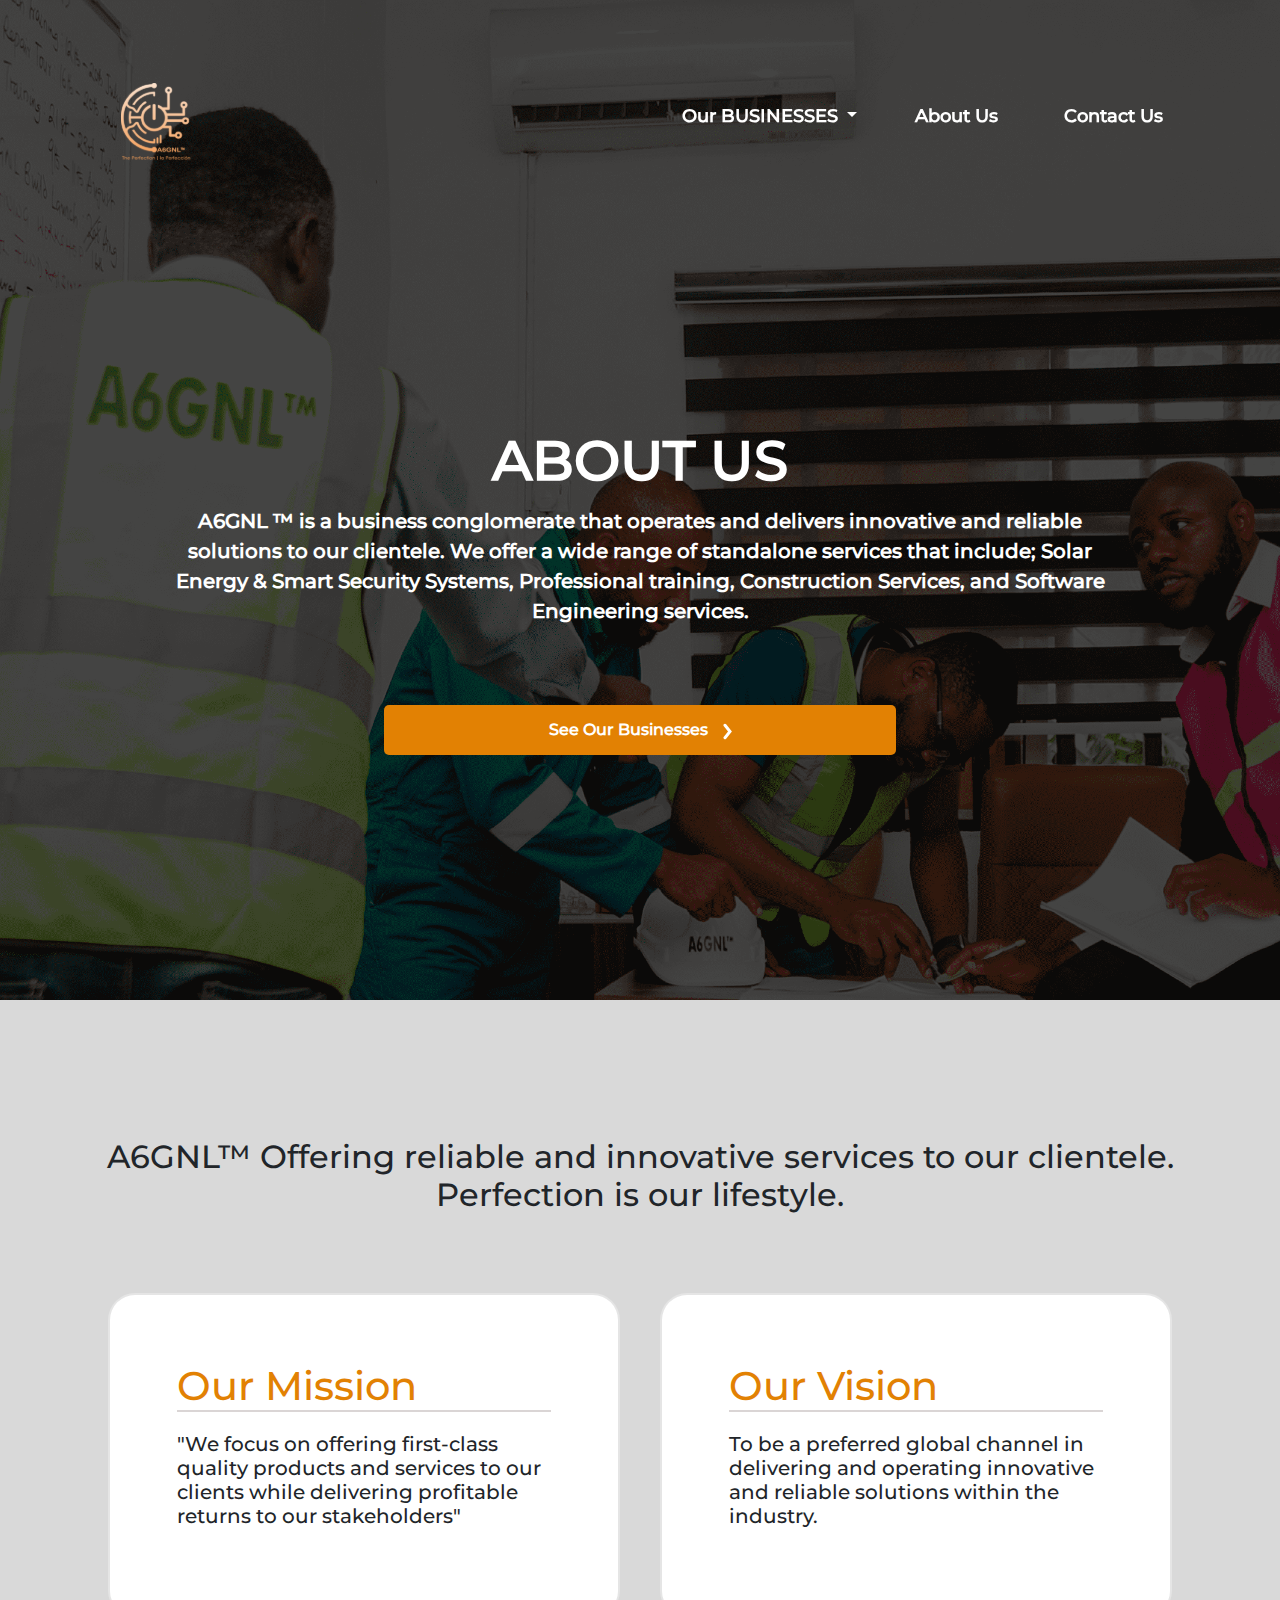
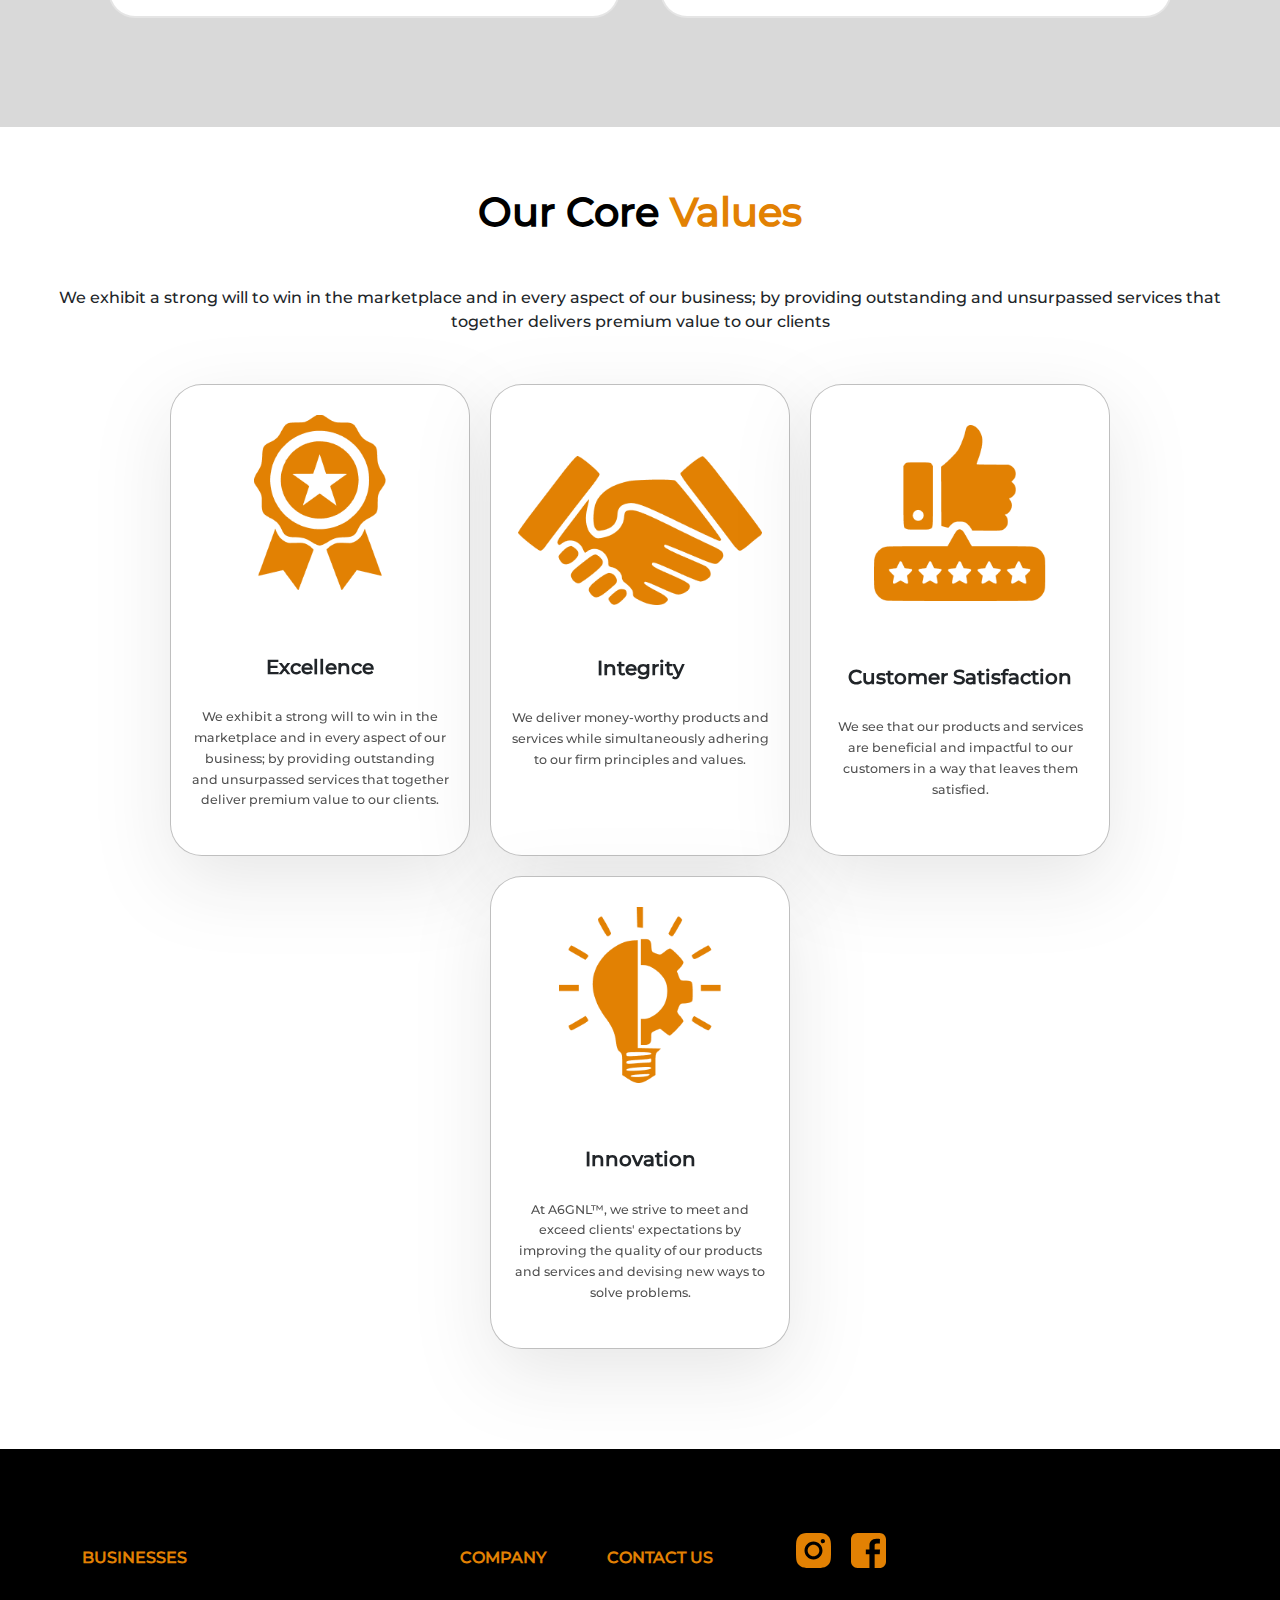
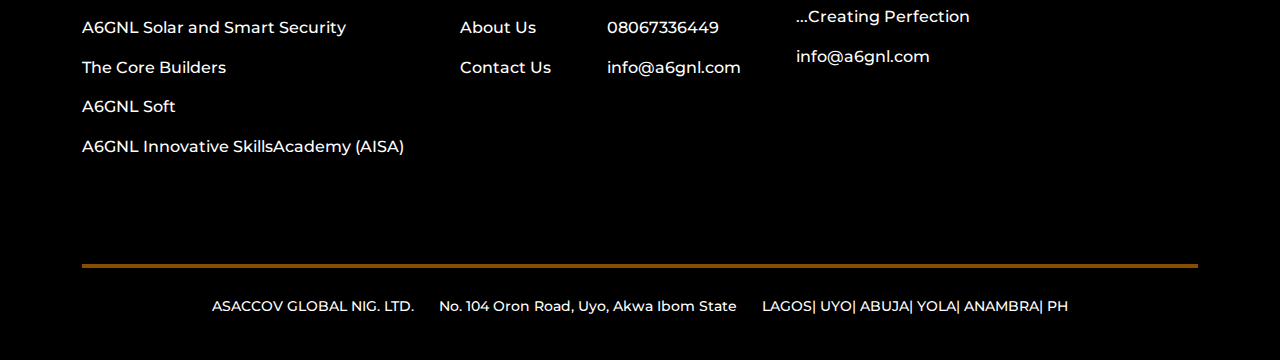
==== about.html @ d3082ac3 "completing project" ====
<!DOCTYPE html>
<!--[if lt IE 7]>      <html class="no-js lt-ie9 lt-ie8 lt-ie7"> <![endif]-->
<!--[if IE 7]>         <html class="no-js lt-ie9 lt-ie8"> <![endif]-->
<!--[if IE 8]>         <html class="no-js lt-ie9"> <![endif]-->
<!--[if gt IE 8]>      <html class="no-js"> <!--<![endif]-->
<html>

<head>
    <meta charset="utf-8">
    <meta http-equiv="X-UA-Compatible" content="IE=edge">
    <meta name="viewport" content="width=device-width, initial-scale=1">
    <!-- title -->
    <title>About Us</title>
    <!-- SEO -->
    <meta name="description" content="">

    <!-- styles -->
    <link rel="stylesheet" href="main.css">
    <!-- boostrap -->
    <link rel="stylesheet" href="assets/bootstrap-5.1.3-dist/css/bootstrap.min.css">
     <!-- Calendly badge widget begin -->
     <link href="https://assets.calendly.com/assets/external/widget.css" rel="stylesheet" />
     <script src="https://assets.calendly.com/assets/external/widget.js" type="text/javascript" async></script>
     <script type="text/javascript">
         window.onload = function () {
             Calendly.initBadgeWidget({
                 url: "https://calendly.com/kingbizz",
                 text: "Schedule time with A6GNL",
                 color: "#E28103",
                 textColor: "#ffffff",
                 branding: true,
             });
         };
     </script>
     <!-- Calendly badge widget end -->
    <!-- main javascript -->
    <script src="main.js"></script>
    <!-- jquery -->
    <script src="jquery.js"></script>
</head>

<body>

    <!--[if lt IE 7]>
                <p class="browsehappy">You are using an <strong>outdated</strong> browser. Please <a href="#">upgrade your browser</a> to improve your experience.</p>
            <![endif]-->
    <!--  -->
    <section class="k-home k-home-six">
        <!-- top-nav position-sticky-->
        <nav id="nav-element" class="navbar navbar-expand-lg k-navbar position-sticky">
            <div id="k-container-fluid" class="container-fluid">
                <a class="navbar-brand k-navbar-container" href="index.html">
                    <img class="img-fluid" src="assets/image/logo/A6GNLTMSOFT1.svg" alt=" A6GNL-logo" />
                </a>
                <!-- mobile menu -->
                <!-- icon -->
                <div id="icon" class="navbar-toggler nav-bar-toggler d-lg-none position-relative ">
                    <span class="navbar-toggler-icon"></span>
                </div>
                <!-- toggle active class to disable -->
                <div class="mobile-menu-overlay d-lg-none active ">
                    <div class="mobile-menu-wrapper position-fixed slide-left">
                        <!-- icon as header -->
                        <div class="X-icon-header">
                            <span></span>
                        </div>
                        <!-- mobile-menu-content -->
                        <div class=" mobile-menu-content" id="mobile-navbarNav">
                            <ul class="navbar-nav container-fluid">
                                <li id="mobile-firstmenu" class="nav-item">
                                    <a class="nav-link" aria-current="page" href="index.html">Our Businesses
                                    </a>
                                </li>
                                <li class="nav-item">
                                    <a class="nav-link" aria-current="page" href="CoreBuilder.html">Core Builders
                                    </a>
                                </li>
                                <li class="nav-item">
                                    <a class="nav-link" aria-current="page" href="solar.html">Solar
                                    </a>
                                </li>
                                <li class="nav-item">
                                    <a class="nav-link" aria-current="page" href="aisa.html">AISA
                                    </a>
                                </li>
                                <li class="nav-item">
                                    <a class="nav-link" aria-current="page" href="soft.html">Soft
                                    </a>
                                </li>
                                <li class="nav-item">
                                    <a class="nav-link" aria-current="page" href="about.html">About
                                        Us</a>
                                </li>
                                <li class="nav-item">
                                    <a class="nav-link" aria-current="page" href="contact.html">Contact
                                        Us</a>
                                </li>
                            </ul>
                        </div>
                    </div>
                </div>
                <span></span>
                <!--  mobile menu Ends-->
                <div class="collapse navbar-collapse" id="navbarNav">
                    <ul class="navbar-nav">
                        <li class="nav-item dropdown d-flex">
                            <a class="dropdown-toggle align-self-center" href="#" role="button" id="dropdownMenuLink"
                                data-bs-toggle="dropdown" aria-expanded="false">
                                Our BUSINESSES
                            </a>
                            <ul id="dropdownMenuLinks" class="dropdown-menu" aria-labelledby="dropdownMenuLink">
                                <li><a class="dropdown-item" href="CoreBuilder.html">Core Builders</a></li>
                                <li><a class="dropdown-item" href="solar.html">Solar</a></li>
                                <li>
                                    <a class="dropdown-item" href="aisa.html">AISA</a>
                                </li>
                                <li>
                                    <a class="dropdown-item" href="soft.html">Soft</a>
                                </li>
                            </ul>
                        </li>
                        <li class="nav-item">
                            <a class="nav-link active" aria-current="page" href="about.html">About Us</a>
                        </li>
                        <li class="nav-item">
                            <a class="nav-link active" aria-current="page" href="contact.html">Contact Us</a>
                        </li>
                    </ul>
                </div>
            </div>
        </nav>
        <!-- WELCOME TEXT -->

        <div id="king" class="welcome-A6gnl about-A6gnl">
            ABOUT US
            <p class="small-text">A6GNL ™ is a business conglomerate that operates and delivers innovative and reliable
                solutions to our clientele. We offer a wide range of standalone services that include; Solar Energy &
                Smart Security Systems, Professional training, Construction Services, and Software Engineering services.
            </p>
        </div>
        <a href="index.html" class="go-next-wrapper d-flex flex-row justify-content-center align-items-center">
            <div>See Our Businesses</div>
            <div id="carret-right" class="">
                <img class="img-fluid" src="assets/image/vectors/carretRight.svg" alt="carret-down">
            </div>
        </a>
    </section>
    <!-- About The Core Builders -->

    <!-- our services -->
    <section id="services">
        <div class="vision-mission">

            <h2 class="text-center container">
                A6GNL™ Offering reliable and innovative services to our clientele.
                <br> Perfection is our lifestyle.
            </h2>
            <div class="flexxed">
                <!-- card 1 -->
                <div id="card1" class="card each-vision">

                    <div class="card-body">
                        <h1 class="mission">Our Mission</h1>
                        <h3 class="go-smaller">

                            "We focus on offering first-class quality products and
                            services to our clients while delivering profitable returns to our stakeholders"
                        </h3>
                    </div>
                </div>
                <!-- card 2 -->
                <div id="card2" class="card each-vision">

                    <div class="card-body">
                        <h1 class=" mission">Our Vision</h1>
                        <h3 class="go-smaller">

                            To be a preferred global
                            channel in delivering and operating
                            innovative and reliable solutions within the industry.
                        </h3>
                    </div>
                </div>
                <!-- card 3 -->

            </div>
        </div>
    </section>

    <!-- Our Business Values -->
    <section id="cores">
        <h1 class="section-heading">Our Core<span> Values</span></h1>
        <p class="text-center">We exhibit a strong will to win in the marketplace and in every aspect of our business;
            by providing outstanding
            and unsurpassed services that together delivers premium value to our clients</p>


        <div id="main-cores">

            <!-- card one -->
            <div class="k-card-body each-core d-flex flex-column align-items-center justify-content-center">
                <div class="k-card-imag">
                    <img src="assets/image/vectors/batch.png" alt="">
                </div>
                <h5 class="k-card-header">Excellence</h5>
                <p class="k-card-info text-center">
                    We exhibit a strong will to win in the marketplace and in every aspect of our business; by providing
                    outstanding and unsurpassed services that together deliver premium value to our clients.
                </p>
            </div>

            <!-- card one -->
            <div class="k-card-body each-core d-flex flex-column align-items-center justify-content-center">
                <div class="k-card-imag">
                    <img src="assets/image/vectors/agreed.png" alt="">
                </div>
                <h5 class="k-card-header">Integrity</h5>
                <p class="k-card-info text-center">
                    We deliver money-worthy products and services
                    while simultaneously adhering to our firm principles and values.
                </p>
            </div>

            <!-- card one -->
            <div class="k-card-body each-core d-flex flex-column align-items-center justify-content-center">
                <div class="k-card-imag">
                    <img src="assets/image/vectors/thumbs.png" alt="">
                </div>
                <h5 class="k-card-header">Customer Satisfaction</h5>
                <p class="k-card-info text-center">
                    We see that our products and services are beneficial
                    and impactful to our customers in a way that leaves them satisfied.
                </p>
            </div>

            <!-- card one -->
            <div class="k-card-body each-core d-flex flex-column align-items-center justify-content-center">
                <div class="k-card-imag">
                    <img src="assets/image/vectors/bulb.png" alt="">
                </div>
                <h5 class="k-card-header">Innovation</h5>
                <p class="k-card-info text-center">
                    At A6GNL™, we strive to meet and exceed clients' expectations by improving the quality of our
                    products and services and devising new ways to solve problems.
                </p>
            </div>
        </div>

    </section>
    <!-- footer -->
    <footer class="d-flex flex-column justify-content-center align-items-center">
        <!-- item 1 -->
        <div id="footer-container" class="container d-flex flex-row container">
            <div class="k-businesses">
                <h2><a href="index.html">BUSINESSES</a></h2>
                <div><a href="solar.html">A6GNL Solar and Smart Security</a></div>
                <div><a href="CoreBuilder.html">The Core Builders</a></div>
                <div><a href="soft.html">A6GNL Soft</a></div>
                <div><a href="aisa.html">A6GNL Innovative SkillsAcademy (AISA)</a></div>
            </div>
            <!-- item 2 -->
            <div class="k-company">
                <h2><a href="index.html">Company</a></h2>
                <div><a href="about.html">About Us</a></div>
                <div><a href="contact.html">Contact Us</a></div>

                <!-- <div><a href="javascript:void(0)">Our Initiatives</a></div>
                <div><a href="javascript:void(0)">Training</a></div> -->
            </div>
            <!-- item 3 -->

            <div class="k-contact">
                <h2><a href="contact.html">CONTACT US</a></h2>
                <div><a href="javascript:void(0)">08067336449</a></div>
                <div><a href="javascript:void(0)">info@a6gnl.com</a></div>
            </div>
            <!-- item 4 -->
            <div class="k-social">
                <div class="social-media d-flex flex-row">
                    <a target="_blank" href="https://www.instagram.com/a6gnlsoft/">
                        <img src="assets/image/vectors/instagram.svg" alt="instagram image" />
                    </a>
                    <a target="_blank" href="https://www.facebook.com/profile.php?id=100085287254541">
                        <img src="assets/image/vectors/facebook.svg" alt="facebook image" />
                    </a>
                    <!-- <a href="javascript:void(0)">
                        <img src="assets/image/vectors/linkdln.svg" alt="linkdln image" />
                    </a> -->
                    <!-- <a href="javascript:void(0)">
                        <img src="assets/image/vectors/twitter.svg" alt="twitter image" />
                    </a> -->
                </div>
                <div><a href="javascript:void(0)">...Creating Perfection</a></div>
                <div><a href="javascript:void(0)">info@a6gnl.com</a></div>
            </div>
        </div>
        <!-- footer bottom -->
        <div class="bottom-footer-wrapper container d-flex flex-column">
            <hr class="footer-bottom-hr" />
            <div class="footer-bottom d-flex flex-row justify-content-center align-items-center">
                <div>ASACCOV GLOBAL NIG. LTD.</div>
                <div>No. 104 Oron Road, Uyo, Akwa Ibom State</div>
                <div>LAGOS| UYO| ABUJA| YOLA| ANAMBRA| PH</div>
            </div>
        </div>
    </footer> 
    <!-- custom js -->
    <script>

    </script>
    <!-- boostrap js -->
    <script src="assets/bootstrap-5.1.3-dist/js/bootstrap.min.js"></script>


</body>

</html>
---- main.css ----
/* import global styles */
@import url("components/global.css");
/* import style one */
@import url("components/styleOne.css");
/* import style three */
@import url("components/styleTwo.css");
/* import media query css */
@import url("components/mediaQuery.css");
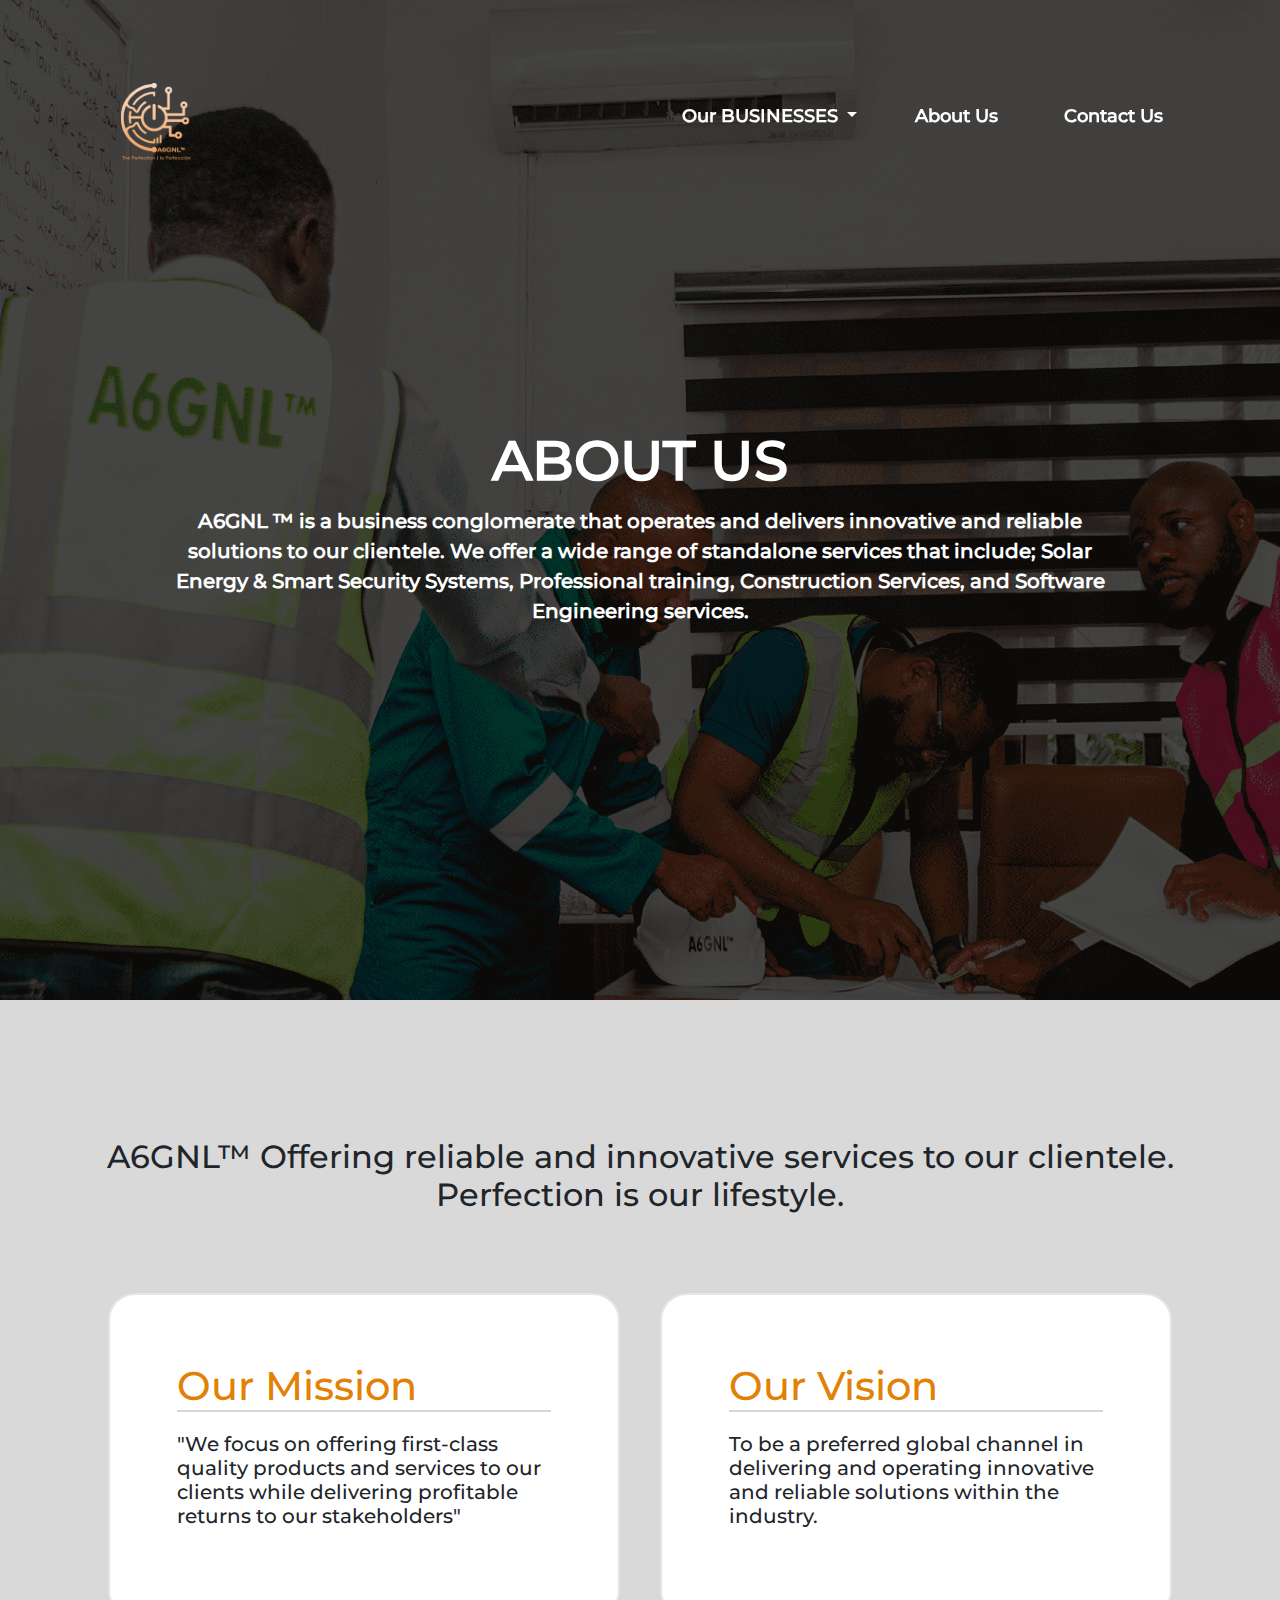
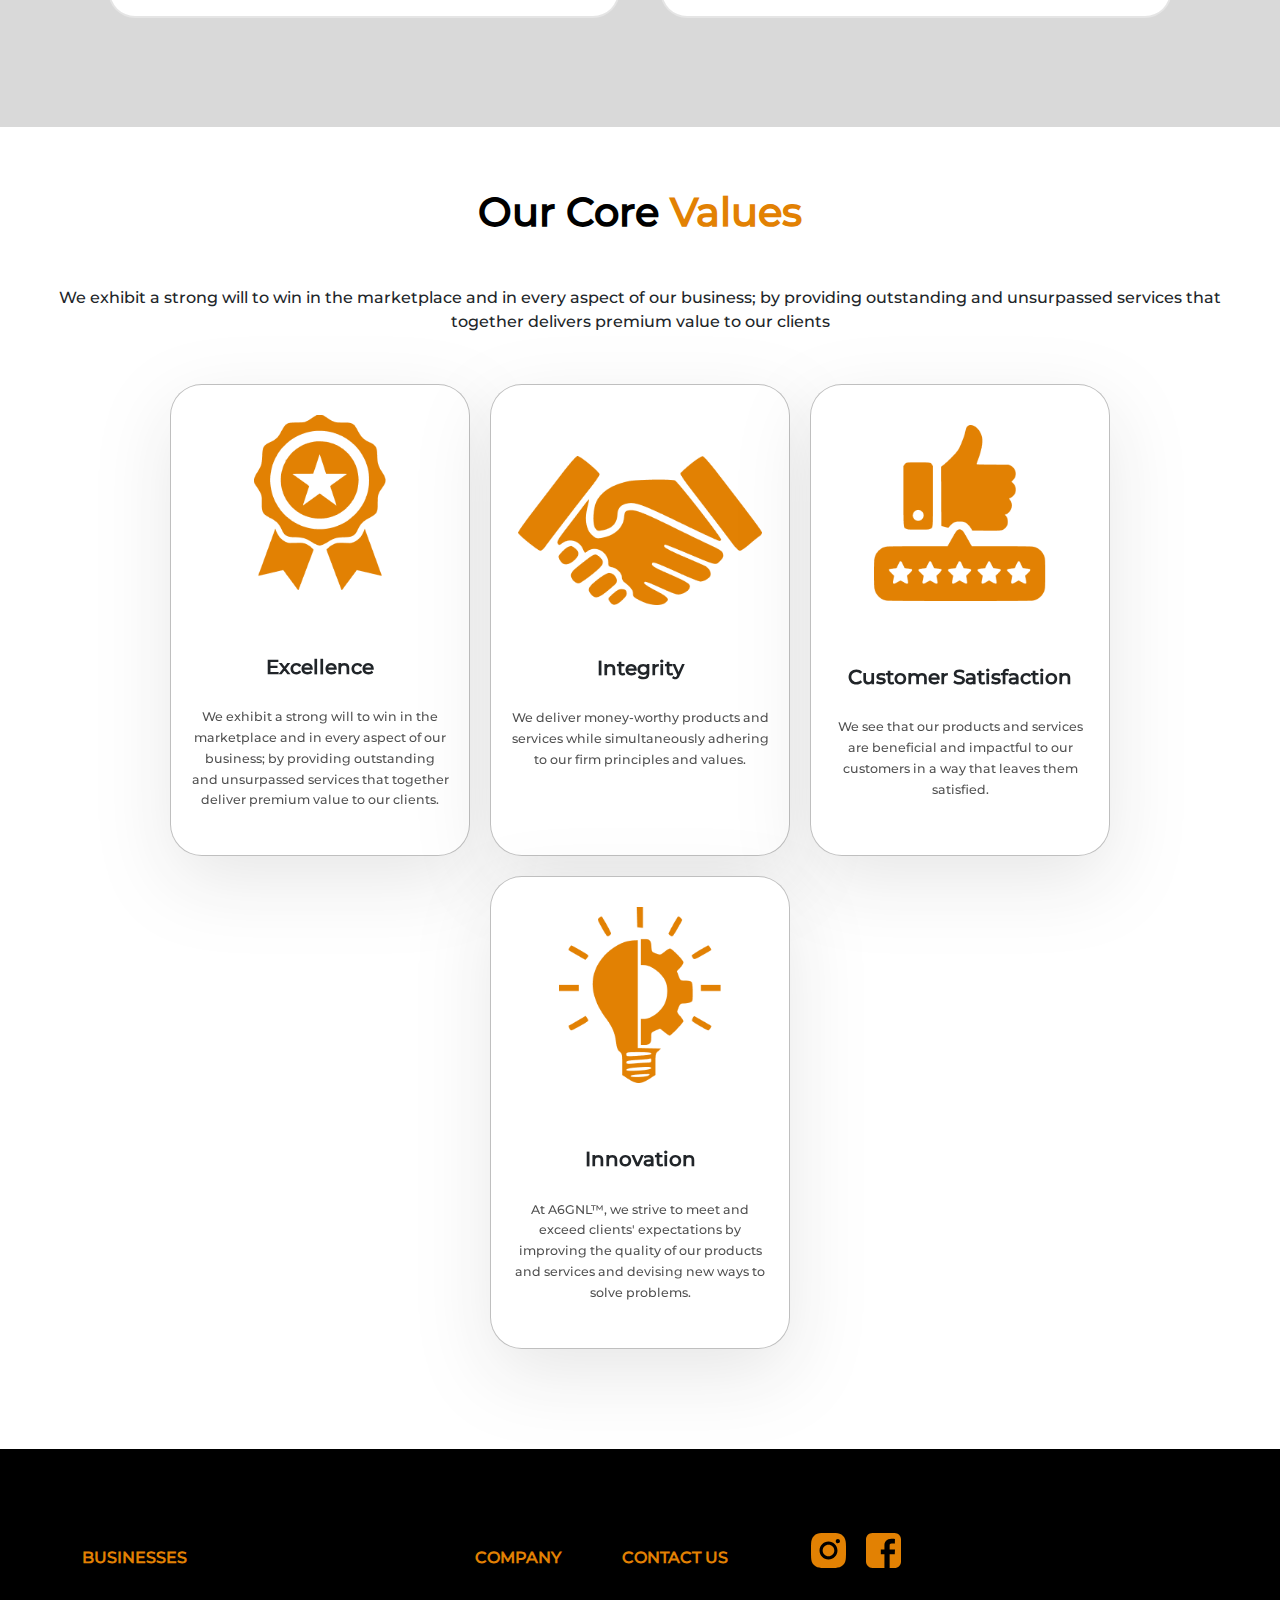
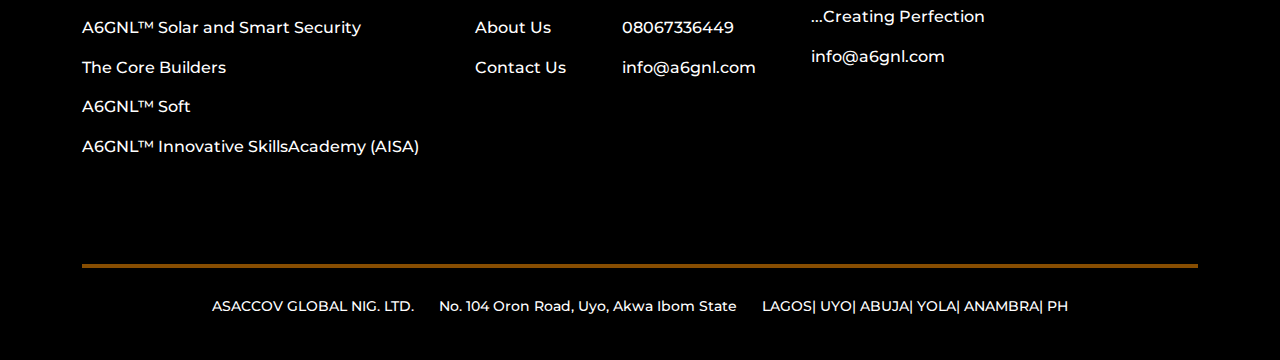
==== commit c5cc0caa: "final fixes" ====
--- a/about.html
+++ b/about.html
@@ -72,7 +72,7 @@
                                     </a>
                                 </li>
                                 <li class="nav-item">
-                                    <a class="nav-link" aria-current="page" href="CoreBuilder.html">Core Builders
+                                    <a class="nav-link" aria-current="page" href="CoreBuilder.html">The Core Builders
                                     </a>
                                 </li>
                                 <li class="nav-item">
@@ -109,7 +109,7 @@
                                 Our BUSINESSES
                             </a>
                             <ul id="dropdownMenuLinks" class="dropdown-menu" aria-labelledby="dropdownMenuLink">
-                                <li><a class="dropdown-item" href="CoreBuilder.html">Core Builders</a></li>
+                                <li><a class="dropdown-item" href="CoreBuilder.html">The Core Builders</a></li>
                                 <li><a class="dropdown-item" href="solar.html">Solar</a></li>
                                 <li>
                                     <a class="dropdown-item" href="aisa.html">AISA</a>
@@ -138,12 +138,12 @@
                 Smart Security Systems, Professional training, Construction Services, and Software Engineering services.
             </p>
         </div>
-        <a href="index.html" class="go-next-wrapper d-flex flex-row justify-content-center align-items-center">
+        <!-- <a href="index.html" class="go-next-wrapper d-flex flex-row justify-content-center align-items-center">
             <div>See Our Businesses</div>
             <div id="carret-right" class="">
                 <img class="img-fluid" src="assets/image/vectors/carretRight.svg" alt="carret-down">
             </div>
-        </a>
+        </a> -->
     </section>
     <!-- About The Core Builders -->
 
@@ -253,10 +253,10 @@
         <div id="footer-container" class="container d-flex flex-row container">
             <div class="k-businesses">
                 <h2><a href="index.html">BUSINESSES</a></h2>
-                <div><a href="solar.html">A6GNL Solar and Smart Security</a></div>
+                <div><a href="solar.html">A6GNL™ Solar and Smart Security</a></div>
                 <div><a href="CoreBuilder.html">The Core Builders</a></div>
-                <div><a href="soft.html">A6GNL Soft</a></div>
-                <div><a href="aisa.html">A6GNL Innovative SkillsAcademy (AISA)</a></div>
+                <div><a href="soft.html">A6GNL™ Soft</a></div>
+                <div><a href="aisa.html">A6GNL™ Innovative SkillsAcademy (AISA)</a></div>
             </div>
             <!-- item 2 -->
             <div class="k-company">
@@ -303,7 +303,7 @@
                 <div>LAGOS| UYO| ABUJA| YOLA| ANAMBRA| PH</div>
             </div>
         </div>
-    </footer> 
+    </footer>
     <!-- custom js -->
     <script>
 
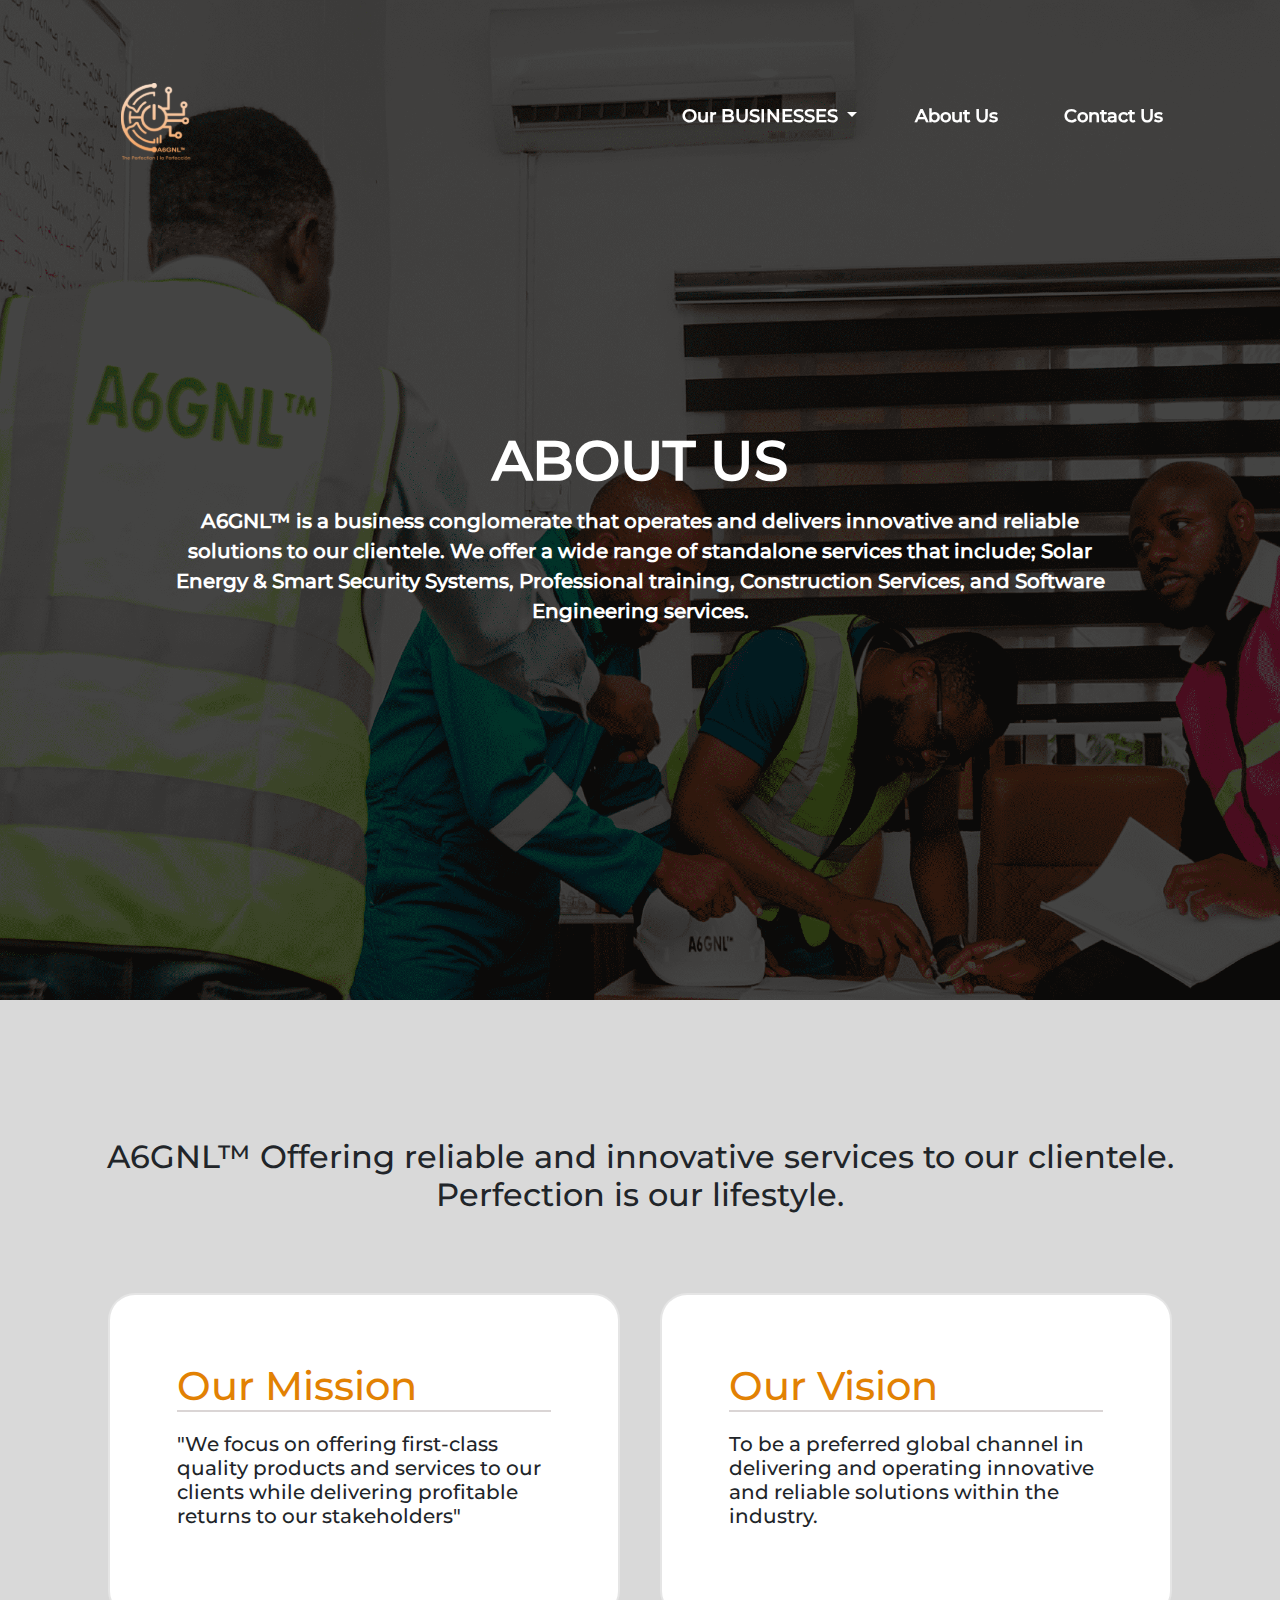
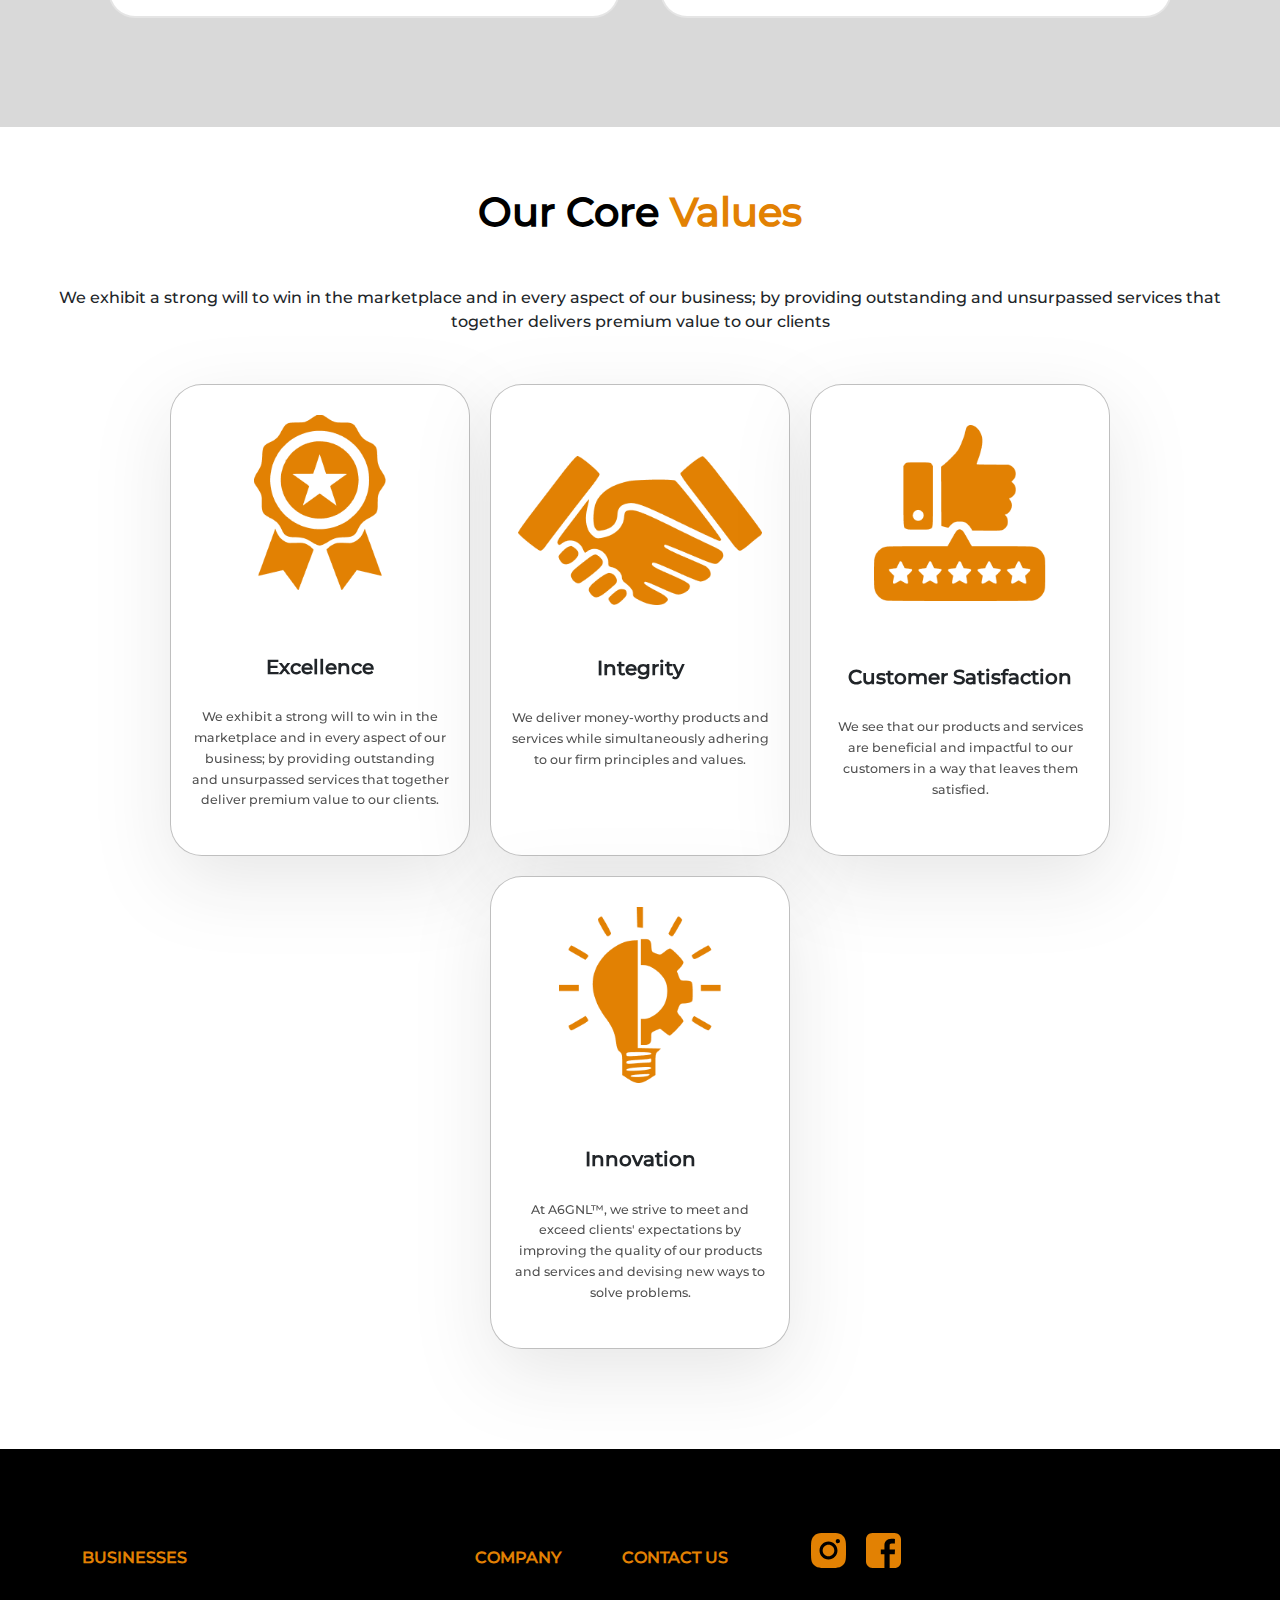
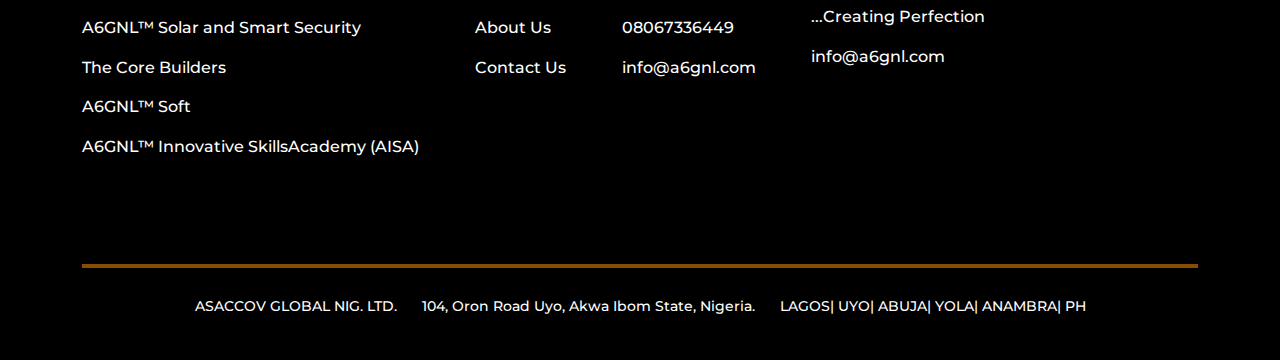
==== commit 7f37722b: "finished partners" ====
--- a/about.html
+++ b/about.html
@@ -2,7 +2,7 @@
 <!--[if lt IE 7]>      <html class="no-js lt-ie9 lt-ie8 lt-ie7"> <![endif]-->
 <!--[if IE 7]>         <html class="no-js lt-ie9 lt-ie8"> <![endif]-->
 <!--[if IE 8]>         <html class="no-js lt-ie9"> <![endif]-->
-<!--[if gt IE 8]>      <html class="no-js"> <!--<![endif]-->
+<!--[if gt IE 8]>      <html class="no-js"> <![endif]-->
 <html>
 
 <head>
@@ -21,17 +21,6 @@
      <!-- Calendly badge widget begin -->
      <link href="https://assets.calendly.com/assets/external/widget.css" rel="stylesheet" />
      <script src="https://assets.calendly.com/assets/external/widget.js" type="text/javascript" async></script>
-     <script type="text/javascript">
-         window.onload = function () {
-             Calendly.initBadgeWidget({
-                 url: "https://calendly.com/kingbizz",
-                 text: "Schedule time with A6GNL",
-                 color: "#E28103",
-                 textColor: "#ffffff",
-                 branding: true,
-             });
-         };
-     </script>
      <!-- Calendly badge widget end -->
     <!-- main javascript -->
     <script src="main.js"></script>
@@ -133,7 +122,7 @@
 
         <div id="king" class="welcome-A6gnl about-A6gnl">
             ABOUT US
-            <p class="small-text">A6GNL ™ is a business conglomerate that operates and delivers innovative and reliable
+            <p class="small-text">A6GNL™ is a business conglomerate that operates and delivers innovative and reliable
                 solutions to our clientele. We offer a wide range of standalone services that include; Solar Energy &
                 Smart Security Systems, Professional training, Construction Services, and Software Engineering services.
             </p>
@@ -299,7 +288,7 @@
             <hr class="footer-bottom-hr" />
             <div class="footer-bottom d-flex flex-row justify-content-center align-items-center">
                 <div>ASACCOV GLOBAL NIG. LTD.</div>
-                <div>No. 104 Oron Road, Uyo, Akwa Ibom State</div>
+                <div>104, Oron Road Uyo, Akwa Ibom State, Nigeria.</div>
                 <div>LAGOS| UYO| ABUJA| YOLA| ANAMBRA| PH</div>
             </div>
         </div>
